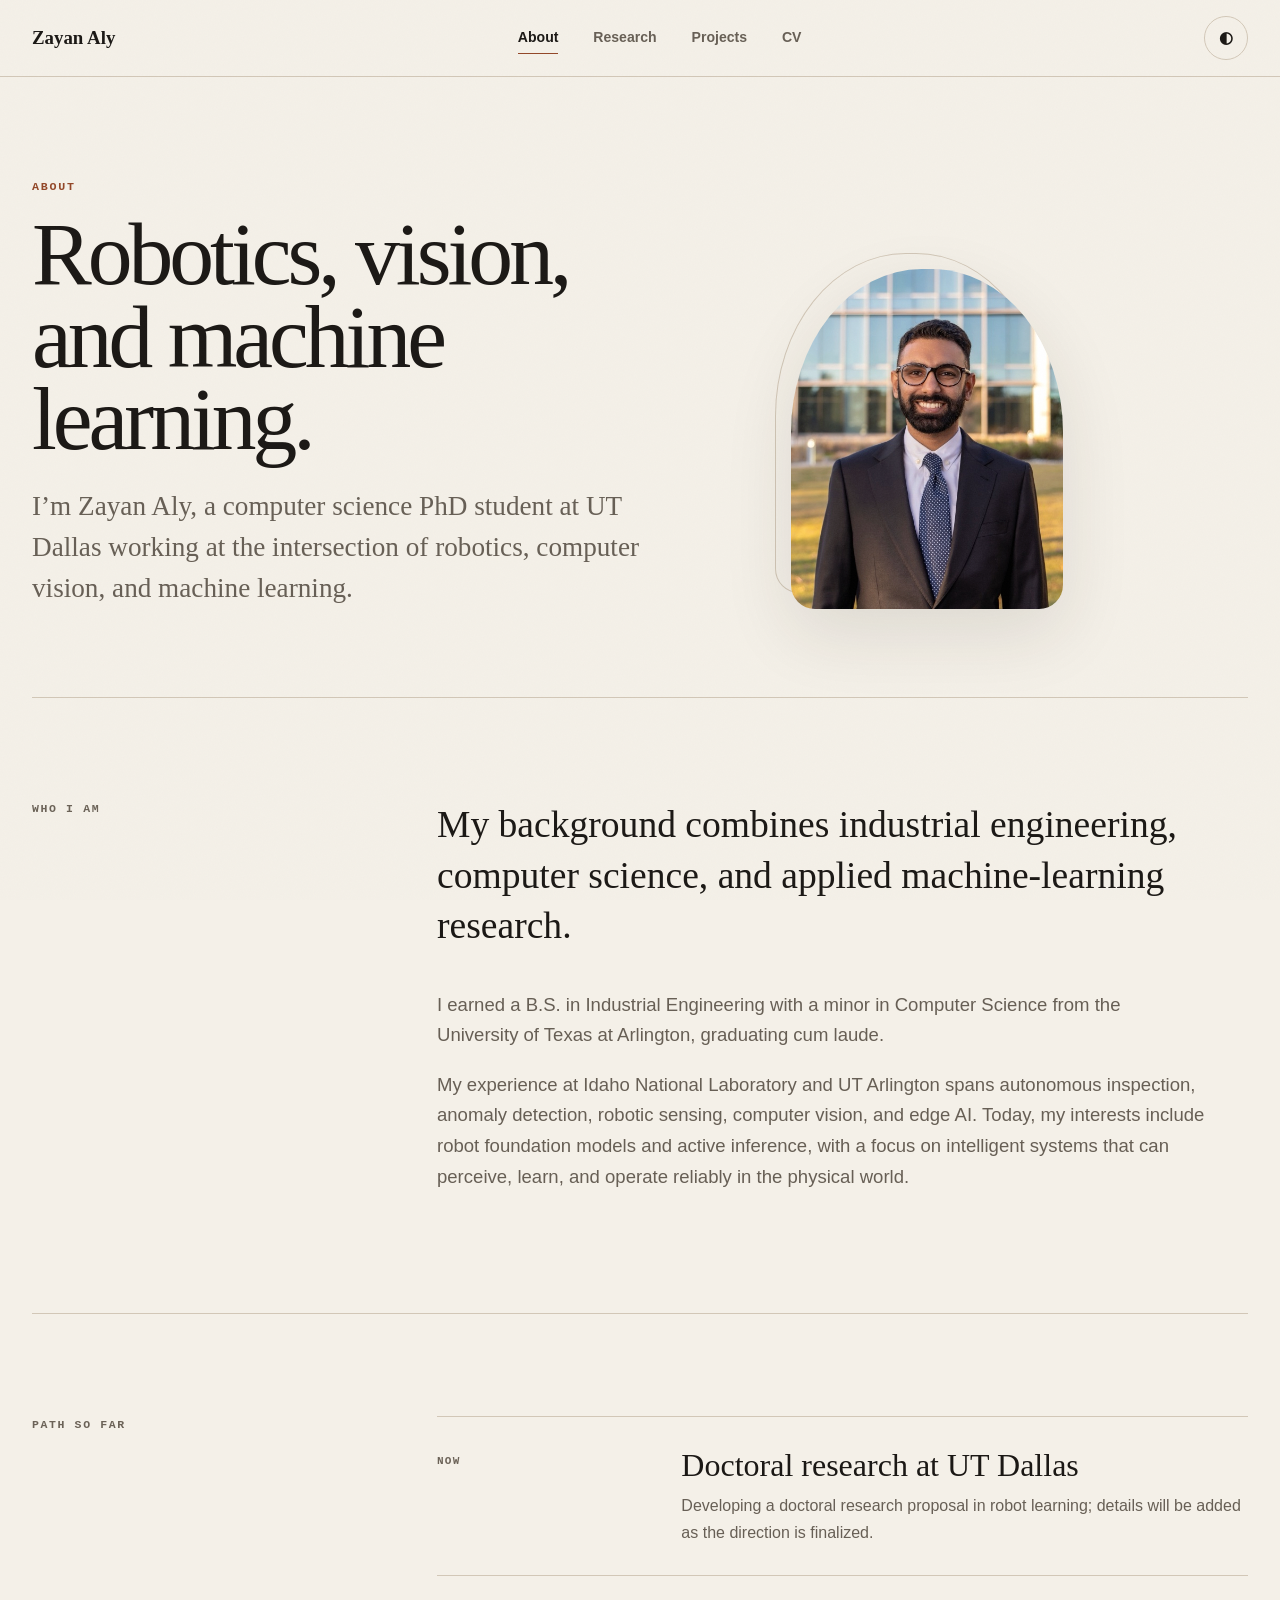
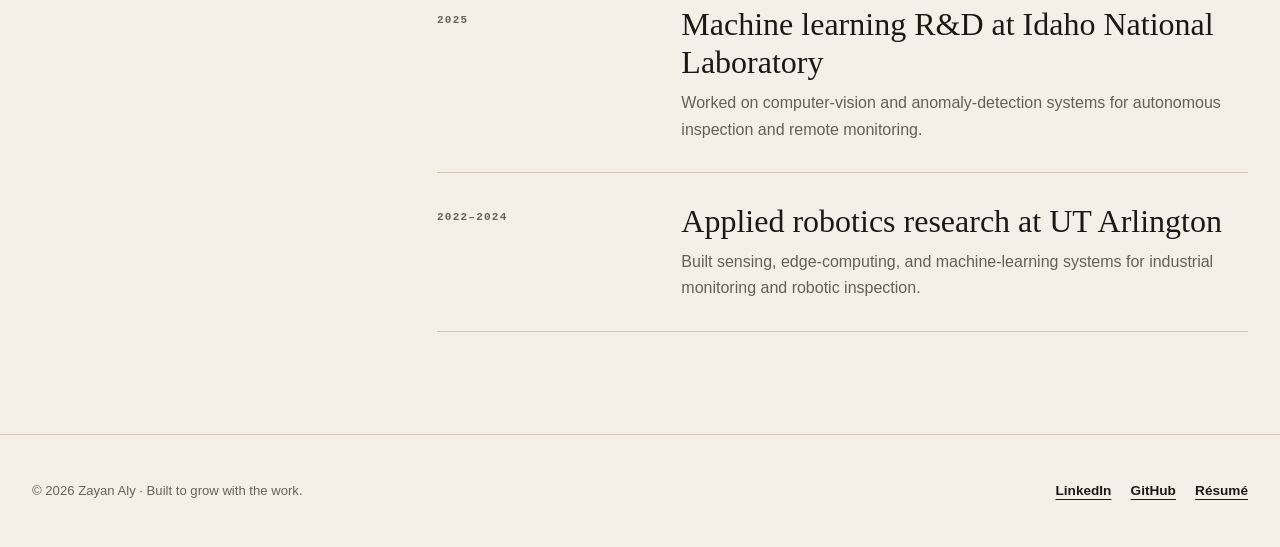
==== about/index.html @ 8ed3af2b "Build multi-page research portfolio" ====
<!DOCTYPE html>
<html lang="en">
<head>
  <meta charset="utf-8">
  <meta name="viewport" content="width=device-width, initial-scale=1">
  <meta name="theme-color" content="#f4f0e8">
  <meta name="description" content="About Zayan Aly: a computer science PhD student working across robotics, computer vision, and machine learning.">
  <meta property="og:title" content="About — Zayan Aly">
  <meta property="og:description" content="Background, research path, and the work shaping Zayan Aly's doctoral studies.">
  <meta property="og:type" content="website">
  <meta property="og:url" content="https://zayanaly.com/about/">
  <meta property="og:image" content="https://zayanaly.com/og.png">
  <link rel="canonical" href="https://zayanaly.com/about/">
  <link rel="icon" href="/favicon.svg" type="image/svg+xml">
  <script src="/theme.js"></script>
  <link rel="stylesheet" href="/styles.css">
  <title>About — Zayan Aly</title>
</head>
<body>
  <a class="skip-link" href="#content">Skip to content</a>
  <header class="site-header">
    <div class="header-shell shell">
      <a class="brand" href="/">Zayan Aly</a>
      <nav class="site-nav" aria-label="Primary navigation">
        <a href="/about/" aria-current="page">About</a>
        <a href="/research/">Research</a>
        <a href="/projects/">Projects</a>
        <a href="/cv/">CV</a>
      </nav>
      <button class="theme-toggle" type="button" data-theme-toggle aria-label="Change color theme">
        <span class="theme-icon" aria-hidden="true">◐</span>
        <span class="theme-label" data-theme-label>Change color theme</span>
      </button>
    </div>
  </header>

  <main id="content">
    <section class="page-intro shell">
      <div class="page-intro-grid">
        <div>
          <p class="eyebrow motion">About</p>
          <h1 class="page-title motion" style="--delay: 70ms">Robotics, vision, and machine learning.</h1>
          <p class="page-lead motion" style="--delay: 140ms">I’m Zayan Aly, a computer science PhD student at UT Dallas working at the intersection of robotics, computer vision, and machine learning.</p>
        </div>
        <figure class="hero-portrait motion" style="--delay: 180ms">
          <img src="/headshot.jpg" alt="Portrait of Zayan Aly" width="640" height="640">
        </figure>
      </div>
    </section>

    <section class="shell content-section">
      <h2 class="section-kicker">Who I am</h2>
      <div class="prose">
        <p class="opening">My background combines industrial engineering, computer science, and applied machine-learning research.</p>
        <p>I earned a B.S. in Industrial Engineering with a minor in Computer Science from the University of Texas at Arlington, graduating cum laude.</p>
        <p>My experience at Idaho National Laboratory and UT Arlington spans autonomous inspection, anomaly detection, robotic sensing, computer vision, and edge AI. Today, my interests include robot foundation models and active inference, with a focus on intelligent systems that can perceive, learn, and operate reliably in the physical world.</p>
      </div>
    </section>

    <section class="shell content-section">
      <h2 class="section-kicker">Path so far</h2>
      <div class="timeline">
        <article class="timeline-item">
          <div><span class="meta-label">Now</span></div>
          <div>
            <h3>Doctoral research at UT Dallas</h3>
            <p>Developing a doctoral research proposal in robot learning; details will be added as the direction is finalized.</p>
          </div>
        </article>
        <article class="timeline-item">
          <div><span class="meta-label">2025</span></div>
          <div>
            <h3>Machine learning R&amp;D at Idaho National Laboratory</h3>
            <p>Worked on computer-vision and anomaly-detection systems for autonomous inspection and remote monitoring.</p>
          </div>
        </article>
        <article class="timeline-item">
          <div><span class="meta-label">2022–2024</span></div>
          <div>
            <h3>Applied robotics research at UT Arlington</h3>
            <p>Built sensing, edge-computing, and machine-learning systems for industrial monitoring and robotic inspection.</p>
          </div>
        </article>
      </div>
    </section>

  </main>

  <footer class="site-footer">
    <div class="footer-shell shell">
      <p class="footer-note">© <span data-year>2026</span> Zayan Aly · Built to grow with the work.</p>
      <nav class="footer-links" aria-label="External profiles">
        <a href="https://www.linkedin.com/in/zayanaly/" rel="me">LinkedIn</a>
        <a href="https://github.com/zayanaly" rel="me">GitHub</a>
        <a href="/cv.pdf">Résumé</a>
      </nav>
    </div>
  </footer>

  <script src="/script.js" defer></script>
  <script data-goatcounter="https://zayanaly.goatcounter.com/count" async src="https://gc.zgo.at/count.js"></script>
</body>
</html>
---- styles.css ----
:root {
  color-scheme: light;
  --bg: #f4f0e8;
  --surface: #ebe4d8;
  --surface-strong: #dfd5c5;
  --ink: #1b1815;
  --muted: #675f55;
  --faint: #6b6257;
  --rule: #d2c7b7;
  --accent: #934728;
  --accent-soft: #ead2c2;
  --header: rgba(244, 240, 232, 0.86);
  --shadow: 0 24px 70px rgba(45, 34, 24, 0.11);
  --serif: "Iowan Old Style", "Palatino Linotype", Palatino, Georgia, serif;
  --sans: Inter, ui-sans-serif, -apple-system, BlinkMacSystemFont, "Segoe UI", sans-serif;
  --mono: "SFMono-Regular", Consolas, "Liberation Mono", monospace;
  --ease: cubic-bezier(0.16, 1, 0.3, 1);
}

@media (prefers-color-scheme: dark) {
  :root:not([data-theme]) {
    color-scheme: dark;
    --bg: #141210;
    --surface: #1c1916;
    --surface-strong: #27221d;
    --ink: #eee8dc;
    --muted: #b0a79a;
    --faint: #8e8579;
    --rule: #332e28;
    --accent: #d08a5f;
    --accent-soft: #3b271d;
    --header: rgba(20, 18, 16, 0.86);
    --shadow: 0 24px 70px rgba(0, 0, 0, 0.24);
  }
}

:root[data-theme="dark"] {
  color-scheme: dark;
  --bg: #141210;
  --surface: #1c1916;
  --surface-strong: #27221d;
  --ink: #eee8dc;
  --muted: #b0a79a;
  --faint: #8e8579;
  --rule: #332e28;
  --accent: #d08a5f;
  --accent-soft: #3b271d;
  --header: rgba(20, 18, 16, 0.86);
  --shadow: 0 24px 70px rgba(0, 0, 0, 0.24);
}

:root[data-theme="light"] {
  color-scheme: light;
  --bg: #f4f0e8;
  --surface: #ebe4d8;
  --surface-strong: #dfd5c5;
  --ink: #1b1815;
  --muted: #675f55;
  --faint: #6b6257;
  --rule: #d2c7b7;
  --accent: #934728;
  --accent-soft: #ead2c2;
  --header: rgba(244, 240, 232, 0.86);
  --shadow: 0 24px 70px rgba(45, 34, 24, 0.11);
}

* {
  box-sizing: border-box;
}

html {
  background: var(--bg);
  scroll-behavior: smooth;
}

body {
  margin: 0;
  min-width: 320px;
  background: var(--bg);
  color: var(--ink);
  font-family: var(--sans);
  font-size: 1rem;
  line-height: 1.65;
  -webkit-font-smoothing: antialiased;
  text-rendering: optimizeLegibility;
}

body::after {
  position: fixed;
  inset: 0;
  z-index: 100;
  pointer-events: none;
  content: "";
  opacity: 0.025;
  background-image: url("data:image/svg+xml,%3Csvg xmlns='http://www.w3.org/2000/svg' width='120' height='120'%3E%3Cfilter id='n'%3E%3CfeTurbulence type='fractalNoise' baseFrequency='0.85' numOctaves='2'/%3E%3C/filter%3E%3Crect width='120' height='120' filter='url(%23n)'/%3E%3C/svg%3E");
}

::selection {
  background: var(--accent);
  color: var(--bg);
}

a {
  color: inherit;
}

img {
  display: block;
  max-width: 100%;
  height: auto;
}

button,
a {
  -webkit-tap-highlight-color: transparent;
}

:focus-visible {
  outline: 2px solid var(--accent);
  outline-offset: 4px;
  border-radius: 3px;
}

.skip-link {
  position: fixed;
  top: 0.75rem;
  left: 0.75rem;
  z-index: 200;
  padding: 0.75rem 1rem;
  background: var(--ink);
  color: var(--bg);
  font-weight: 700;
  text-decoration: none;
  transform: translateY(-160%);
  transition: transform 180ms ease;
}

.skip-link:focus {
  transform: translateY(0);
}

.shell {
  width: min(100% - 2.5rem, 76rem);
  margin-inline: auto;
}

.site-header {
  position: sticky;
  top: 0;
  z-index: 50;
  border-bottom: 1px solid var(--rule);
  background: var(--header);
  backdrop-filter: blur(18px);
  -webkit-backdrop-filter: blur(18px);
}

.header-shell {
  display: grid;
  grid-template-columns: auto 1fr auto;
  align-items: center;
  min-height: 4.75rem;
  gap: 1.5rem;
}

.brand {
  font-family: var(--serif);
  font-size: 1.18rem;
  font-weight: 700;
  line-height: 1;
  text-decoration: none;
  white-space: nowrap;
}

.site-nav {
  display: flex;
  justify-content: center;
  align-items: center;
  gap: clamp(0.3rem, 1.6vw, 1.3rem);
}

.site-nav a {
  position: relative;
  display: inline-flex;
  align-items: center;
  min-height: 2.75rem;
  padding: 0.2rem 0.45rem;
  color: var(--muted);
  font-size: 0.88rem;
  font-weight: 650;
  text-decoration: none;
}

.site-nav a::after {
  position: absolute;
  right: 0.45rem;
  bottom: 0.35rem;
  left: 0.45rem;
  height: 1px;
  content: "";
  background: var(--accent);
  transform: scaleX(0);
  transform-origin: right;
  transition: transform 260ms var(--ease);
}

.site-nav a:hover,
.site-nav a[aria-current="page"] {
  color: var(--ink);
}

.site-nav a:hover::after,
.site-nav a[aria-current="page"]::after {
  transform: scaleX(1);
  transform-origin: left;
}

.theme-toggle {
  display: inline-flex;
  align-items: center;
  justify-content: center;
  min-width: 2.75rem;
  min-height: 2.75rem;
  padding: 0.55rem 0.75rem;
  border: 1px solid var(--rule);
  border-radius: 999px;
  background: transparent;
  color: var(--ink);
  font: 650 0.75rem/1 var(--sans);
  cursor: pointer;
  transition: border-color 180ms ease, background 180ms ease, transform 180ms ease;
}

.theme-toggle:hover {
  border-color: var(--accent);
  background: var(--surface);
  transform: translateY(-1px);
}

.theme-toggle .theme-icon {
  font-size: 1rem;
}

.theme-toggle .theme-label {
  position: absolute;
  width: 1px;
  height: 1px;
  overflow: hidden;
  clip: rect(0 0 0 0);
  clip-path: inset(50%);
  white-space: nowrap;
}

.eyebrow {
  margin: 0 0 1.1rem;
  color: var(--accent);
  font: 700 0.73rem/1.4 var(--mono);
  letter-spacing: 0.15em;
  text-transform: uppercase;
}

.home-hero {
  display: grid;
  align-items: center;
  min-height: min(42rem, calc(100svh - 4.75rem));
  padding-block: clamp(3.5rem, 6vw, 5rem);
}

.hero-grid {
  display: grid;
  grid-template-columns: minmax(0, 1.3fr) minmax(15rem, 0.7fr);
  align-items: center;
  gap: clamp(2.5rem, 8vw, 7rem);
}

.hero-title,
.page-title {
  margin: 0;
  font-family: var(--serif);
  font-weight: 400;
  letter-spacing: -0.045em;
  line-height: 0.92;
}

.hero-title {
  max-width: 7ch;
  font-size: clamp(4.5rem, 8.5vw, 8rem);
}

.hero-title em {
  color: var(--accent);
  font-weight: 400;
}

.hero-copy {
  max-width: 38rem;
  margin: 1.8rem 0 0;
  color: var(--muted);
  font-family: var(--serif);
  font-size: clamp(1.22rem, 2vw, 1.58rem);
  line-height: 1.5;
}

.hero-actions,
.button-row {
  display: flex;
  flex-wrap: wrap;
  align-items: center;
  gap: 0.75rem;
  margin-top: 2rem;
}

.button {
  display: inline-flex;
  align-items: center;
  justify-content: center;
  min-height: 3rem;
  padding: 0.75rem 1.15rem;
  border: 1px solid var(--ink);
  border-radius: 999px;
  background: var(--ink);
  color: var(--bg);
  font-size: 0.88rem;
  font-weight: 750;
  text-decoration: none;
  transition: transform 220ms var(--ease), background 180ms ease, color 180ms ease, border-color 180ms ease;
}

.button:hover {
  transform: translateY(-2px);
  background: var(--accent);
  border-color: var(--accent);
}

.button.secondary {
  background: transparent;
  color: var(--ink);
  border-color: var(--rule);
}

.button.secondary:hover {
  background: var(--surface);
  border-color: var(--accent);
}

.hero-portrait {
  position: relative;
  width: min(100%, 20rem);
  justify-self: end;
  margin: 0;
}

.hero-portrait::before {
  position: absolute;
  inset: -1rem 1rem 1rem -1rem;
  z-index: -1;
  border: 1px solid var(--rule);
  border-radius: 48% 48% 1.5rem 1.5rem;
  content: "";
}

.hero-portrait img {
  width: 100%;
  aspect-ratio: 4 / 5;
  border-radius: 48% 48% 1.5rem 1.5rem;
  object-fit: cover;
  object-position: center 30%;
  filter: saturate(0.9) contrast(1.02);
  box-shadow: var(--shadow);
  transition: filter 350ms ease, transform 450ms var(--ease);
}

.hero-portrait:hover img {
  filter: saturate(1) contrast(1.02);
  transform: translateY(-4px);
}

.portrait-caption {
  display: flex;
  justify-content: space-between;
  gap: 1rem;
  margin-top: 0.85rem;
  color: var(--faint);
  font: 650 0.68rem/1.4 var(--mono);
  letter-spacing: 0.09em;
  text-transform: uppercase;
}

.section {
  padding-block: clamp(4.5rem, 9vw, 8rem);
  border-top: 1px solid var(--rule);
}

.section-heading {
  display: grid;
  grid-template-columns: minmax(9rem, 0.28fr) minmax(0, 0.72fr);
  gap: clamp(2rem, 7vw, 6rem);
  margin-bottom: clamp(2rem, 5vw, 4rem);
}

.section-kicker {
  display: block;
  margin: 0;
  color: var(--faint);
  font: 700 0.72rem/1.5 var(--mono);
  letter-spacing: 0.14em;
  text-transform: uppercase;
}

.section-heading h2,
.content-heading {
  margin: 0;
  font-family: var(--serif);
  font-size: clamp(2.2rem, 5vw, 4.6rem);
  font-weight: 400;
  letter-spacing: -0.035em;
  line-height: 1.05;
}

.section-heading p {
  max-width: 45rem;
  margin: 1.2rem 0 0;
  color: var(--muted);
  font-size: 1.04rem;
}

.card-grid {
  display: grid;
  grid-template-columns: repeat(2, minmax(0, 1fr));
  border-top: 1px solid var(--rule);
  border-left: 1px solid var(--rule);
}

.card {
  position: relative;
  min-height: 15rem;
  padding: clamp(1.5rem, 4vw, 2.4rem);
  border-right: 1px solid var(--rule);
  border-bottom: 1px solid var(--rule);
  background: transparent;
  text-decoration: none;
  transition: background 240ms ease, transform 260ms var(--ease), box-shadow 260ms ease;
}

a.card:hover {
  z-index: 2;
  background: var(--surface);
  transform: translateY(-4px);
  box-shadow: var(--shadow);
}

.card-number,
.meta-label,
.status {
  color: var(--faint);
  font: 700 0.69rem/1.5 var(--mono);
  letter-spacing: 0.11em;
  text-transform: uppercase;
}

.card h3 {
  max-width: 12ch;
  margin: 2.7rem 0 0.9rem;
  font-family: var(--serif);
  font-size: clamp(2rem, 3.5vw, 3rem);
  font-weight: 400;
  letter-spacing: -0.025em;
  line-height: 1.05;
}

.card p {
  max-width: 34rem;
  margin: 0;
  color: var(--muted);
}

.card-arrow {
  position: absolute;
  top: 1.6rem;
  right: 1.8rem;
  color: var(--accent);
  font-size: 1.35rem;
  transition: transform 240ms var(--ease);
}

a.card:hover .card-arrow {
  transform: translate(3px, -3px);
}

.page-intro {
  padding-block: clamp(4rem, 8vw, 7rem) clamp(3.5rem, 7vw, 5.5rem);
}

.page-intro-grid {
  display: grid;
  grid-template-columns: minmax(0, 0.78fr) minmax(17rem, 0.22fr);
  align-items: end;
  gap: clamp(2.5rem, 8vw, 7rem);
}

.page-title {
  max-width: 14ch;
  font-size: clamp(3.5rem, 7vw, 6.5rem);
}

.page-lead {
  max-width: 45rem;
  margin: 1.6rem 0 0;
  color: var(--muted);
  font-family: var(--serif);
  font-size: clamp(1.25rem, 2.4vw, 1.7rem);
  line-height: 1.5;
}

.page-mark {
  display: grid;
  place-items: center;
  width: min(100%, 11rem);
  aspect-ratio: 1;
  justify-self: end;
  border: 1px solid var(--rule);
  border-radius: 50%;
  color: var(--accent);
  font-family: var(--serif);
  font-size: 4rem;
  font-style: italic;
}

.content-section {
  display: grid;
  grid-template-columns: minmax(9rem, 0.28fr) minmax(0, 0.72fr);
  gap: clamp(2rem, 7vw, 6rem);
  padding-block: clamp(3.8rem, 8vw, 7rem);
  border-top: 1px solid var(--rule);
}

.prose {
  max-width: 48rem;
}

.prose > :first-child {
  margin-top: 0;
}

.prose p {
  color: var(--muted);
  font-size: clamp(1.05rem, 1.5vw, 1.16rem);
}

.prose .opening {
  color: var(--ink);
  font-family: var(--serif);
  font-size: clamp(1.55rem, 3vw, 2.35rem);
  line-height: 1.35;
}

.timeline,
.stack {
  display: grid;
  gap: 0;
  border-top: 1px solid var(--rule);
}

.timeline-item,
.stack-item {
  display: grid;
  grid-template-columns: minmax(8rem, 0.28fr) minmax(0, 0.72fr);
  gap: 1.5rem;
  padding-block: 1.8rem;
  border-bottom: 1px solid var(--rule);
}

.timeline-item h3,
.stack-item h3 {
  margin: 0;
  font-family: var(--serif);
  font-size: clamp(1.45rem, 2.5vw, 2rem);
  font-weight: 400;
  line-height: 1.2;
}

.timeline-item p,
.stack-item p {
  margin: 0.55rem 0 0;
  color: var(--muted);
}

.focus-grid,
.project-grid {
  display: grid;
  grid-template-columns: repeat(3, minmax(0, 1fr));
  gap: 1rem;
}

.focus-card,
.project-card,
.callout {
  padding: clamp(1.35rem, 3vw, 2rem);
  border: 1px solid var(--rule);
  border-radius: 1rem;
  background: var(--surface);
}

.focus-card h2,
.focus-card h3,
.project-card h2,
.project-card h3,
.callout h2,
.callout h3 {
  margin: 1.4rem 0 0.7rem;
  font-family: var(--serif);
  font-size: clamp(1.55rem, 2.8vw, 2.2rem);
  font-weight: 400;
  line-height: 1.15;
}

.focus-card p,
.project-card p,
.callout p {
  margin: 0;
  color: var(--muted);
}

.project-card {
  min-height: 18rem;
  display: flex;
  flex-direction: column;
}

.project-card .project-link {
  margin-top: auto;
  padding-top: 2rem;
}

.text-link {
  display: inline-flex;
  align-items: center;
  min-height: 2.75rem;
  color: var(--ink);
  font-weight: 750;
  text-decoration-color: var(--accent);
  text-underline-offset: 0.3em;
  text-decoration-thickness: 1px;
}

.text-link:hover {
  color: var(--accent);
}

.feature-project {
  display: grid;
  grid-template-columns: minmax(0, 0.65fr) minmax(15rem, 0.35fr);
  gap: clamp(2rem, 7vw, 6rem);
  padding: clamp(2rem, 6vw, 5rem);
  border: 1px solid var(--rule);
  border-radius: 1.3rem;
  background: var(--surface);
}

.feature-project h2 {
  max-width: 12ch;
  margin: 0.8rem 0 1.2rem;
  font-family: var(--serif);
  font-size: clamp(2.7rem, 6vw, 5.8rem);
  font-weight: 400;
  letter-spacing: -0.04em;
  line-height: 0.98;
}

.feature-project p {
  max-width: 42rem;
  color: var(--muted);
}

.feature-aside {
  align-self: end;
  padding-top: 1rem;
  border-top: 1px solid var(--rule);
}

.feature-aside p {
  margin: 0.5rem 0 0;
  font-size: 0.92rem;
}

.cv-summary {
  display: grid;
  grid-template-columns: repeat(2, minmax(0, 1fr));
  border-top: 1px solid var(--rule);
  border-left: 1px solid var(--rule);
}

.cv-block {
  padding: clamp(1.5rem, 4vw, 2.5rem);
  border-right: 1px solid var(--rule);
  border-bottom: 1px solid var(--rule);
}

.cv-block h2,
.cv-block h3 {
  margin: 2rem 0 0.9rem;
  font-family: var(--serif);
  font-size: clamp(1.65rem, 3vw, 2.35rem);
  font-weight: 400;
  line-height: 1.15;
}

.cv-block p {
  margin: 0;
  color: var(--muted);
}

.tag-list {
  display: flex;
  flex-wrap: wrap;
  gap: 0.55rem;
  margin: 1.2rem 0 0;
  padding: 0;
  list-style: none;
}

.tag-list li {
  padding: 0.45rem 0.7rem;
  border: 1px solid var(--rule);
  border-radius: 999px;
  color: var(--muted);
  font-size: 0.8rem;
}

.site-footer {
  border-top: 1px solid var(--rule);
}

.footer-shell {
  display: grid;
  grid-template-columns: 1fr auto;
  align-items: center;
  min-height: 7rem;
  gap: 2rem;
  padding-block: 1.5rem;
}

.footer-note {
  margin: 0;
  color: var(--faint);
  font-size: 0.82rem;
}

.footer-links {
  display: flex;
  flex-wrap: wrap;
  justify-content: flex-end;
  gap: 0.4rem 1.2rem;
}

.footer-links a {
  display: inline-flex;
  align-items: center;
  min-height: 2.75rem;
  font-size: 0.85rem;
  font-weight: 700;
  text-underline-offset: 0.3em;
}

.not-found {
  display: grid;
  align-content: center;
  min-height: calc(100svh - 11.75rem);
  padding-block: 5rem;
}

.not-found h1 {
  max-width: 11ch;
  margin: 0;
  font-family: var(--serif);
  font-size: clamp(4rem, 11vw, 10rem);
  font-weight: 400;
  letter-spacing: -0.05em;
  line-height: 0.95;
}

.not-found p {
  max-width: 35rem;
  margin: 2rem 0 0;
  color: var(--muted);
  font-size: 1.15rem;
}

.motion {
  animation: rise-in 650ms var(--ease) both;
  animation-delay: var(--delay, 0ms);
}

@keyframes rise-in {
  from {
    opacity: 0;
    transform: translateY(14px);
  }
  to {
    opacity: 1;
    transform: translateY(0);
  }
}

@view-transition {
  navigation: auto;
}

::view-transition-old(root),
::view-transition-new(root) {
  animation-duration: 220ms;
}

@media (max-width: 860px) {
  .header-shell {
    grid-template-columns: 1fr auto;
    gap: 0.25rem 1rem;
    min-height: auto;
    padding-top: 0.75rem;
  }

  .site-nav {
    grid-column: 1 / -1;
    grid-row: 2;
    justify-content: flex-start;
    flex-wrap: wrap;
    gap: 0.2rem;
  }

  .site-nav a {
    flex: 0 0 auto;
  }

  .theme-toggle {
    grid-column: 2;
    grid-row: 1;
    justify-self: end;
  }

  .hero-grid,
  .page-intro-grid,
  .feature-project {
    grid-template-columns: 1fr;
  }

  .home-hero {
    min-height: auto;
  }

  .hero-portrait {
    width: min(80%, 20rem);
    justify-self: start;
  }

  .page-mark {
    display: none;
  }

  .focus-grid,
  .project-grid {
    grid-template-columns: 1fr;
  }

  .project-card {
    min-height: 17rem;
  }
}

@media (max-width: 640px) {
  .shell {
    width: min(100% - 2rem, 76rem);
  }

  .hero-title {
    font-size: clamp(4rem, 22vw, 6.4rem);
  }

  .hero-copy {
    font-size: 1.16rem;
  }

  .section-heading,
  .content-section {
    grid-template-columns: 1fr;
    gap: 1.4rem;
  }

  .card-grid,
  .cv-summary {
    grid-template-columns: 1fr;
  }

  .card {
    min-height: 15rem;
  }

  .timeline-item,
  .stack-item {
    grid-template-columns: 1fr;
    gap: 0.7rem;
  }

  .footer-shell {
    grid-template-columns: 1fr;
    gap: 0.5rem;
  }

  .footer-links {
    justify-content: flex-start;
  }
}

@media (prefers-reduced-motion: reduce) {
  html {
    scroll-behavior: auto;
  }

  *,
  *::before,
  *::after {
    scroll-behavior: auto !important;
    animation-duration: 0.01ms !important;
    animation-iteration-count: 1 !important;
    transition-duration: 0.01ms !important;
  }

  ::view-transition-old(root),
  ::view-transition-new(root) {
    animation: none !important;
  }
}
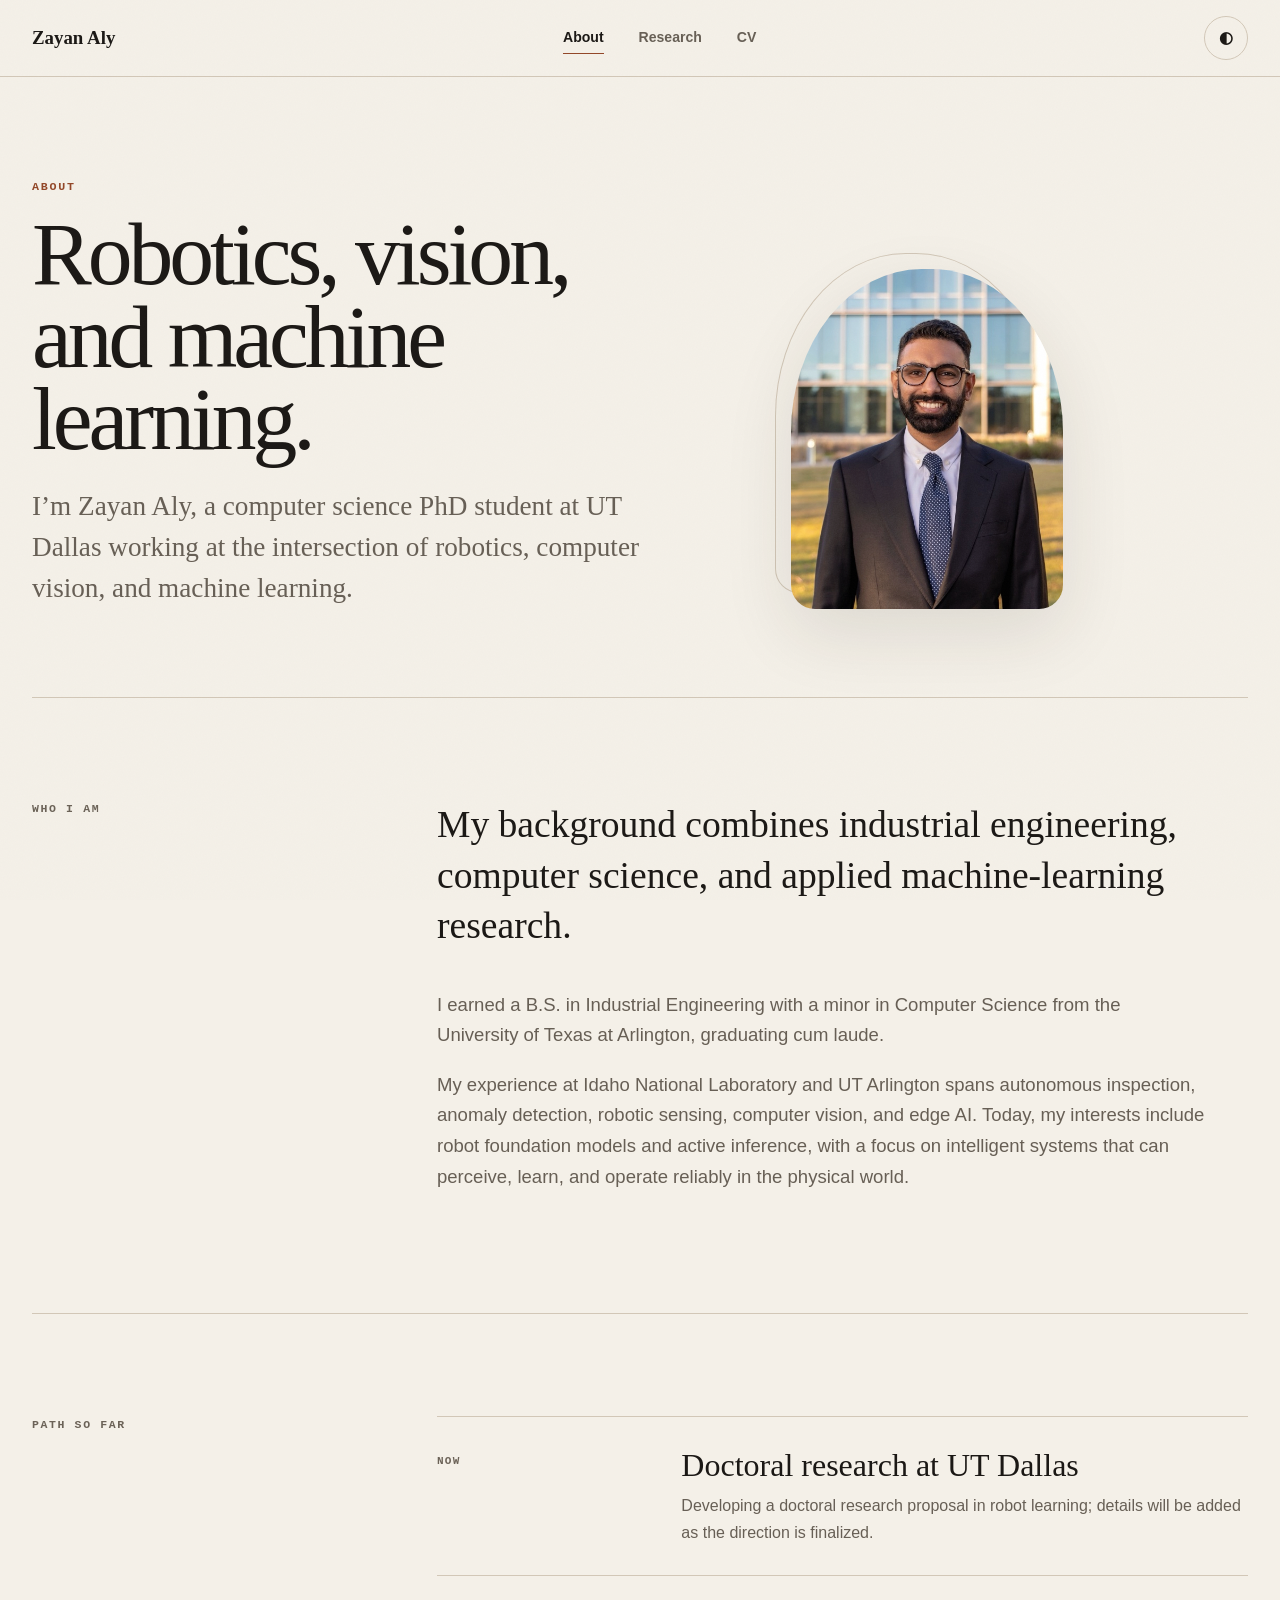
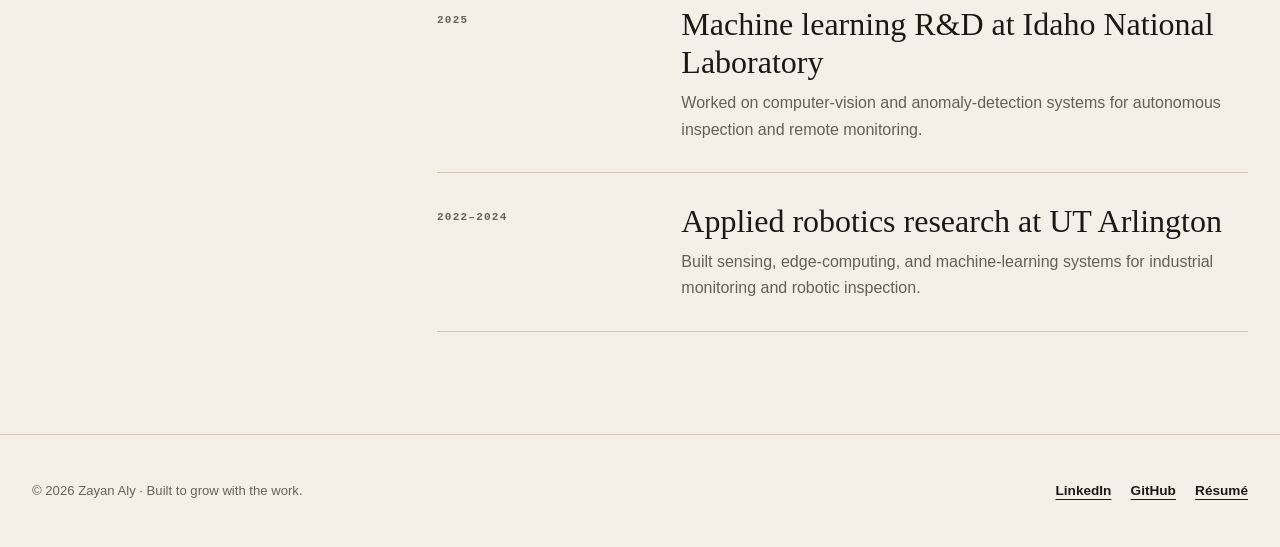
==== commit d69c0b35: "Remove Projects from public site" ====
--- a/about/index.html
+++ b/about/index.html
@@ -24,7 +24,6 @@
       <nav class="site-nav" aria-label="Primary navigation">
         <a href="/about/" aria-current="page">About</a>
         <a href="/research/">Research</a>
-        <a href="/projects/">Projects</a>
         <a href="/cv/">CV</a>
       </nav>
       <button class="theme-toggle" type="button" data-theme-toggle aria-label="Change color theme">
--- a/styles.css
+++ b/styles.css
@@ -425,7 +425,7 @@
 
 .card-grid {
   display: grid;
-  grid-template-columns: repeat(2, minmax(0, 1fr));
+  grid-template-columns: repeat(3, minmax(0, 1fr));
   border-top: 1px solid var(--rule);
   border-left: 1px solid var(--rule);
 }
@@ -584,15 +584,13 @@
   color: var(--muted);
 }
 
-.focus-grid,
-.project-grid {
+.focus-grid {
   display: grid;
   grid-template-columns: repeat(3, minmax(0, 1fr));
   gap: 1rem;
 }
 
 .focus-card,
-.project-card,
 .callout {
   padding: clamp(1.35rem, 3vw, 2rem);
   border: 1px solid var(--rule);
@@ -602,8 +600,6 @@
 
 .focus-card h2,
 .focus-card h3,
-.project-card h2,
-.project-card h3,
 .callout h2,
 .callout h3 {
   margin: 1.4rem 0 0.7rem;
@@ -614,21 +610,9 @@
 }
 
 .focus-card p,
-.project-card p,
 .callout p {
   margin: 0;
   color: var(--muted);
-}
-
-.project-card {
-  min-height: 18rem;
-  display: flex;
-  flex-direction: column;
-}
-
-.project-card .project-link {
-  margin-top: auto;
-  padding-top: 2rem;
 }
 
 .text-link {
@@ -644,42 +628,6 @@
 
 .text-link:hover {
   color: var(--accent);
-}
-
-.feature-project {
-  display: grid;
-  grid-template-columns: minmax(0, 0.65fr) minmax(15rem, 0.35fr);
-  gap: clamp(2rem, 7vw, 6rem);
-  padding: clamp(2rem, 6vw, 5rem);
-  border: 1px solid var(--rule);
-  border-radius: 1.3rem;
-  background: var(--surface);
-}
-
-.feature-project h2 {
-  max-width: 12ch;
-  margin: 0.8rem 0 1.2rem;
-  font-family: var(--serif);
-  font-size: clamp(2.7rem, 6vw, 5.8rem);
-  font-weight: 400;
-  letter-spacing: -0.04em;
-  line-height: 0.98;
-}
-
-.feature-project p {
-  max-width: 42rem;
-  color: var(--muted);
-}
-
-.feature-aside {
-  align-self: end;
-  padding-top: 1rem;
-  border-top: 1px solid var(--rule);
-}
-
-.feature-aside p {
-  margin: 0.5rem 0 0;
-  font-size: 0.92rem;
 }
 
 .cv-summary {
@@ -837,8 +785,7 @@
   }
 
   .hero-grid,
-  .page-intro-grid,
-  .feature-project {
+  .page-intro-grid {
     grid-template-columns: 1fr;
   }
 
@@ -855,13 +802,8 @@
     display: none;
   }
 
-  .focus-grid,
-  .project-grid {
+  .focus-grid {
     grid-template-columns: 1fr;
-  }
-
-  .project-card {
-    min-height: 17rem;
   }
 }
 
